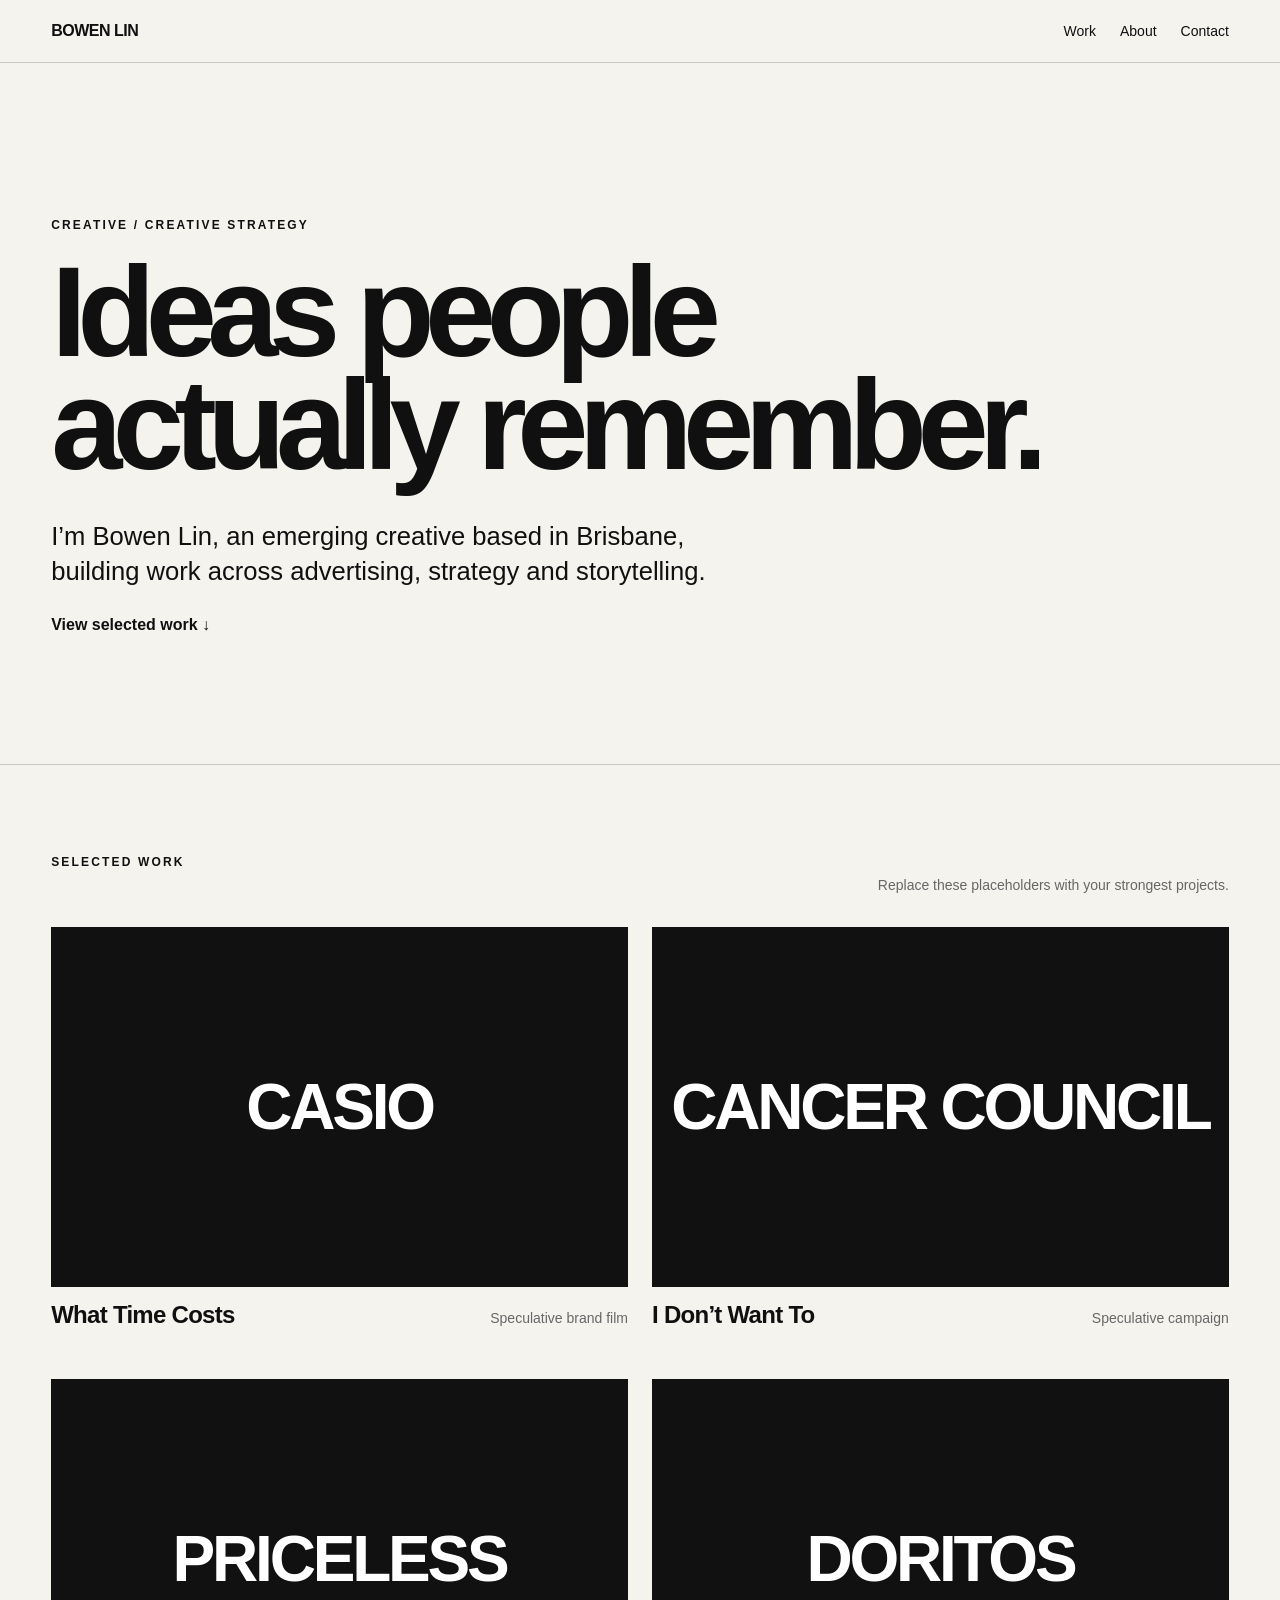
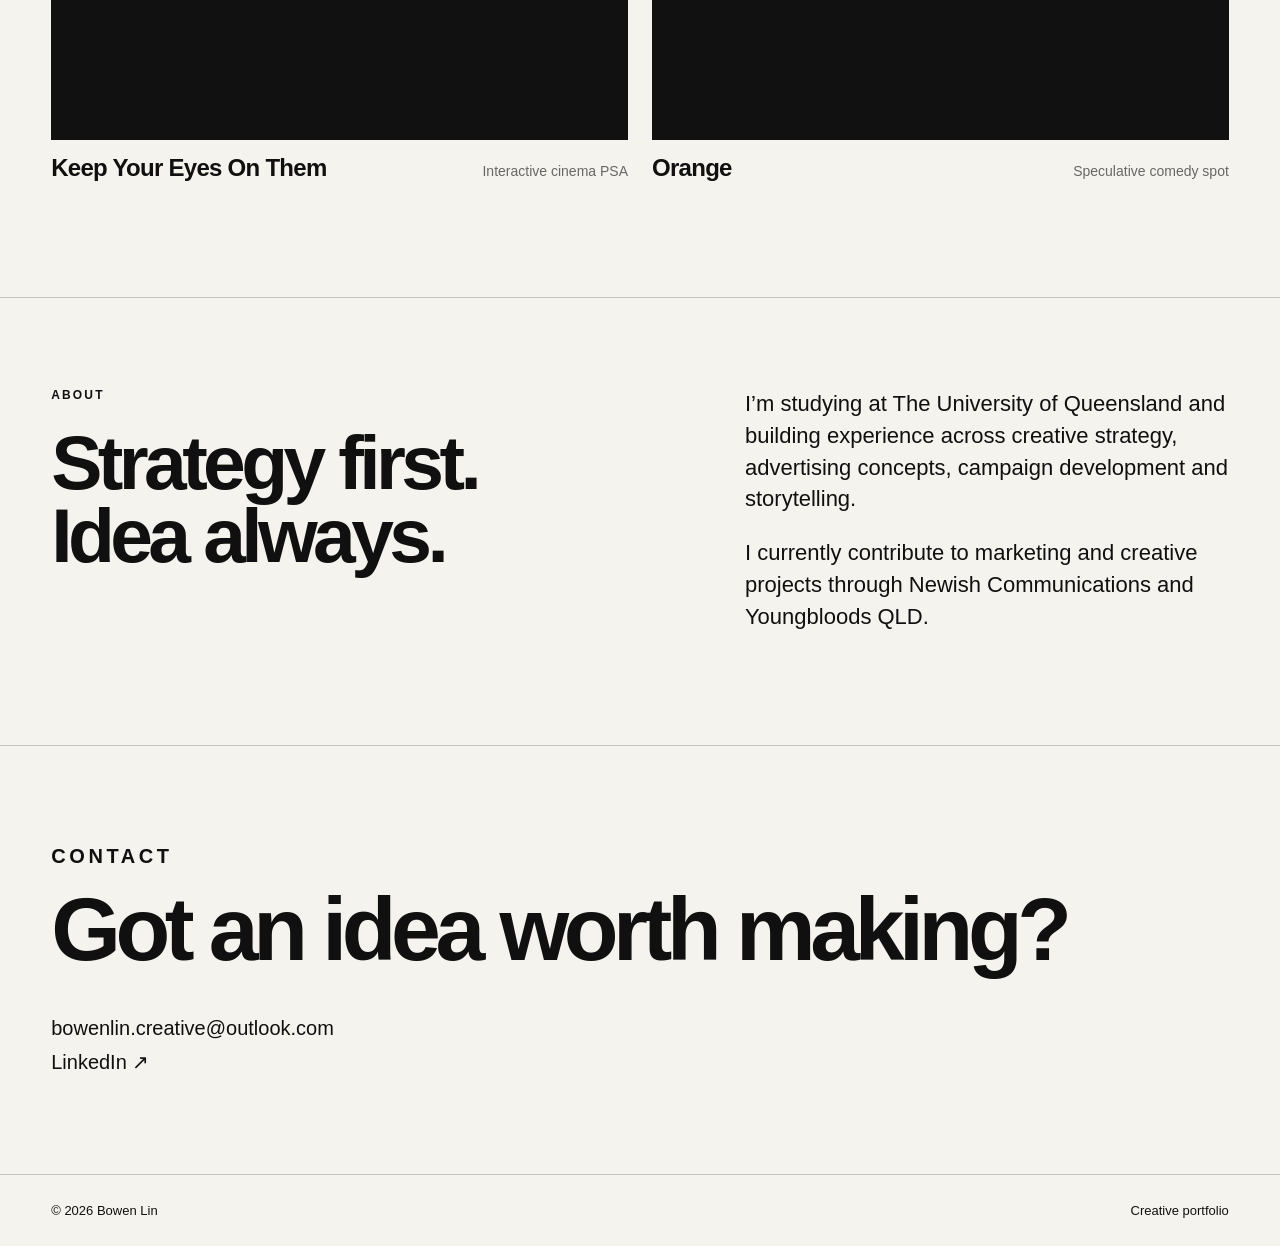
==== index.html @ 587a4f2b "Add files via upload" ====
<!doctype html>
<html lang="en">
<head>
  <meta charset="utf-8">
  <meta name="viewport" content="width=device-width, initial-scale=1">
  <title>Bowen Lin — Creative Portfolio</title>
  <meta name="description" content="Creative portfolio of Bowen Lin.">
  <link rel="stylesheet" href="style.css">
</head>
<body>
  <header class="nav">
    <a class="brand" href="#top">BOWEN LIN</a>
    <nav>
      <a href="#work">Work</a>
      <a href="#about">About</a>
      <a href="#contact">Contact</a>
    </nav>
  </header>

  <main id="top">
    <section class="hero">
      <p class="eyebrow">CREATIVE / CREATIVE STRATEGY</p>
      <h1>Ideas people<br>actually remember.</h1>
      <p class="intro">I’m Bowen Lin, an emerging creative based in Brisbane, building work across advertising, strategy and storytelling.</p>
      <a class="cta" href="#work">View selected work ↓</a>
    </section>

    <section id="work" class="section">
      <div class="section-head">
        <p class="eyebrow">SELECTED WORK</p>
        <p class="small">Replace these placeholders with your strongest projects.</p>
      </div>

      <div class="work-grid">
        <a class="project" href="#">
          <div class="thumb"><span>CASIO</span></div>
          <div class="project-meta">
            <h2>What Time Costs</h2>
            <p>Speculative brand film</p>
          </div>
        </a>

        <a class="project" href="#">
          <div class="thumb"><span>CANCER COUNCIL</span></div>
          <div class="project-meta">
            <h2>I Don’t Want To</h2>
            <p>Speculative campaign</p>
          </div>
        </a>

        <a class="project" href="#">
          <div class="thumb"><span>PRICELESS</span></div>
          <div class="project-meta">
            <h2>Keep Your Eyes On Them</h2>
            <p>Interactive cinema PSA</p>
          </div>
        </a>

        <a class="project" href="#">
          <div class="thumb"><span>DORITOS</span></div>
          <div class="project-meta">
            <h2>Orange</h2>
            <p>Speculative comedy spot</p>
          </div>
        </a>
      </div>
    </section>

    <section id="about" class="section split">
      <div>
        <p class="eyebrow">ABOUT</p>
        <h2 class="big">Strategy first.<br>Idea always.</h2>
      </div>
      <div class="body-copy">
        <p>I’m studying at The University of Queensland and building experience across creative strategy, advertising concepts, campaign development and storytelling.</p>
        <p>I currently contribute to marketing and creative projects through Newish Communications and Youngbloods QLD.</p>
      </div>
    </section>

    <section id="contact" class="section contact">
      <p class="eyebrow">CONTACT</p>
      <h2>Got an idea worth making?</h2>
      <p><a href="mailto:bowenlin.creative@outlook.com">bowenlin.creative@outlook.com</a></p>
      <p><a href="https://www.linkedin.com/in/bowen-lin-/" target="_blank" rel="noreferrer">LinkedIn ↗</a></p>
    </section>
  </main>

  <footer>
    <span>© <span id="year"></span> Bowen Lin</span>
    <span>Creative portfolio</span>
  </footer>

  <script src="script.js"></script>
</body>
</html>
---- style.css ----
*{box-sizing:border-box}html{scroll-behavior:smooth}body{margin:0;background:#f5f3ee;color:#101010;font-family:Arial,Helvetica,sans-serif}a{color:inherit;text-decoration:none}.nav{position:sticky;top:0;z-index:10;display:flex;justify-content:space-between;align-items:center;padding:22px 4vw;border-bottom:1px solid #c9c7c2;background:rgba(245,243,238,.94);backdrop-filter:blur(10px)}.brand{font-weight:800;letter-spacing:-.03em}.nav nav{display:flex;gap:24px;font-size:14px}.hero{min-height:78vh;display:flex;flex-direction:column;justify-content:center;padding:8vw 4vw 6vw;border-bottom:1px solid #c9c7c2}.eyebrow{font-size:12px;letter-spacing:.18em;font-weight:700;margin:0 0 24px}.hero h1{font-size:clamp(56px,10vw,150px);line-height:.88;letter-spacing:-.075em;margin:0;max-width:1200px}.intro{font-size:clamp(18px,2vw,28px);line-height:1.35;max-width:720px;margin:38px 0 28px}.cta{font-weight:700}.section{padding:7vw 4vw;border-bottom:1px solid #c9c7c2}.section-head{display:flex;justify-content:space-between;align-items:end;gap:20px;margin-bottom:34px}.small{font-size:14px;color:#676767;margin:0}.work-grid{display:grid;grid-template-columns:repeat(2,minmax(0,1fr));gap:24px}.project{display:block}.thumb{aspect-ratio:16/10;background:#111;color:#fff;display:flex;align-items:center;justify-content:center;font-size:clamp(28px,5vw,74px);font-weight:900;letter-spacing:-.05em;overflow:hidden;transition:transform .25s ease}.project:hover .thumb{transform:scale(.992)}.project-meta{display:flex;justify-content:space-between;align-items:baseline;gap:20px;padding:14px 0 26px}.project-meta h2{font-size:24px;margin:0;letter-spacing:-.03em}.project-meta p{font-size:14px;color:#676767;margin:0}.split{display:grid;grid-template-columns:1.1fr .9fr;gap:8vw}.big{font-size:clamp(42px,6vw,90px);line-height:.95;letter-spacing:-.06em;margin:0}.body-copy{font-size:22px;line-height:1.45;max-width:620px}.body-copy p:first-child{margin-top:0}.contact h2{font-size:clamp(44px,7vw,100px);letter-spacing:-.06em;margin:0 0 36px}.contact p{font-size:20px;margin:10px 0}footer{display:flex;justify-content:space-between;padding:28px 4vw;font-size:13px}@media(max-width:760px){.nav nav{gap:14px}.hero{min-height:68vh}.work-grid{grid-template-columns:1fr}.section-head,.project-meta,footer{align-items:flex-start;flex-direction:column}.split{grid-template-columns:1fr}.project-meta{gap:6px}}
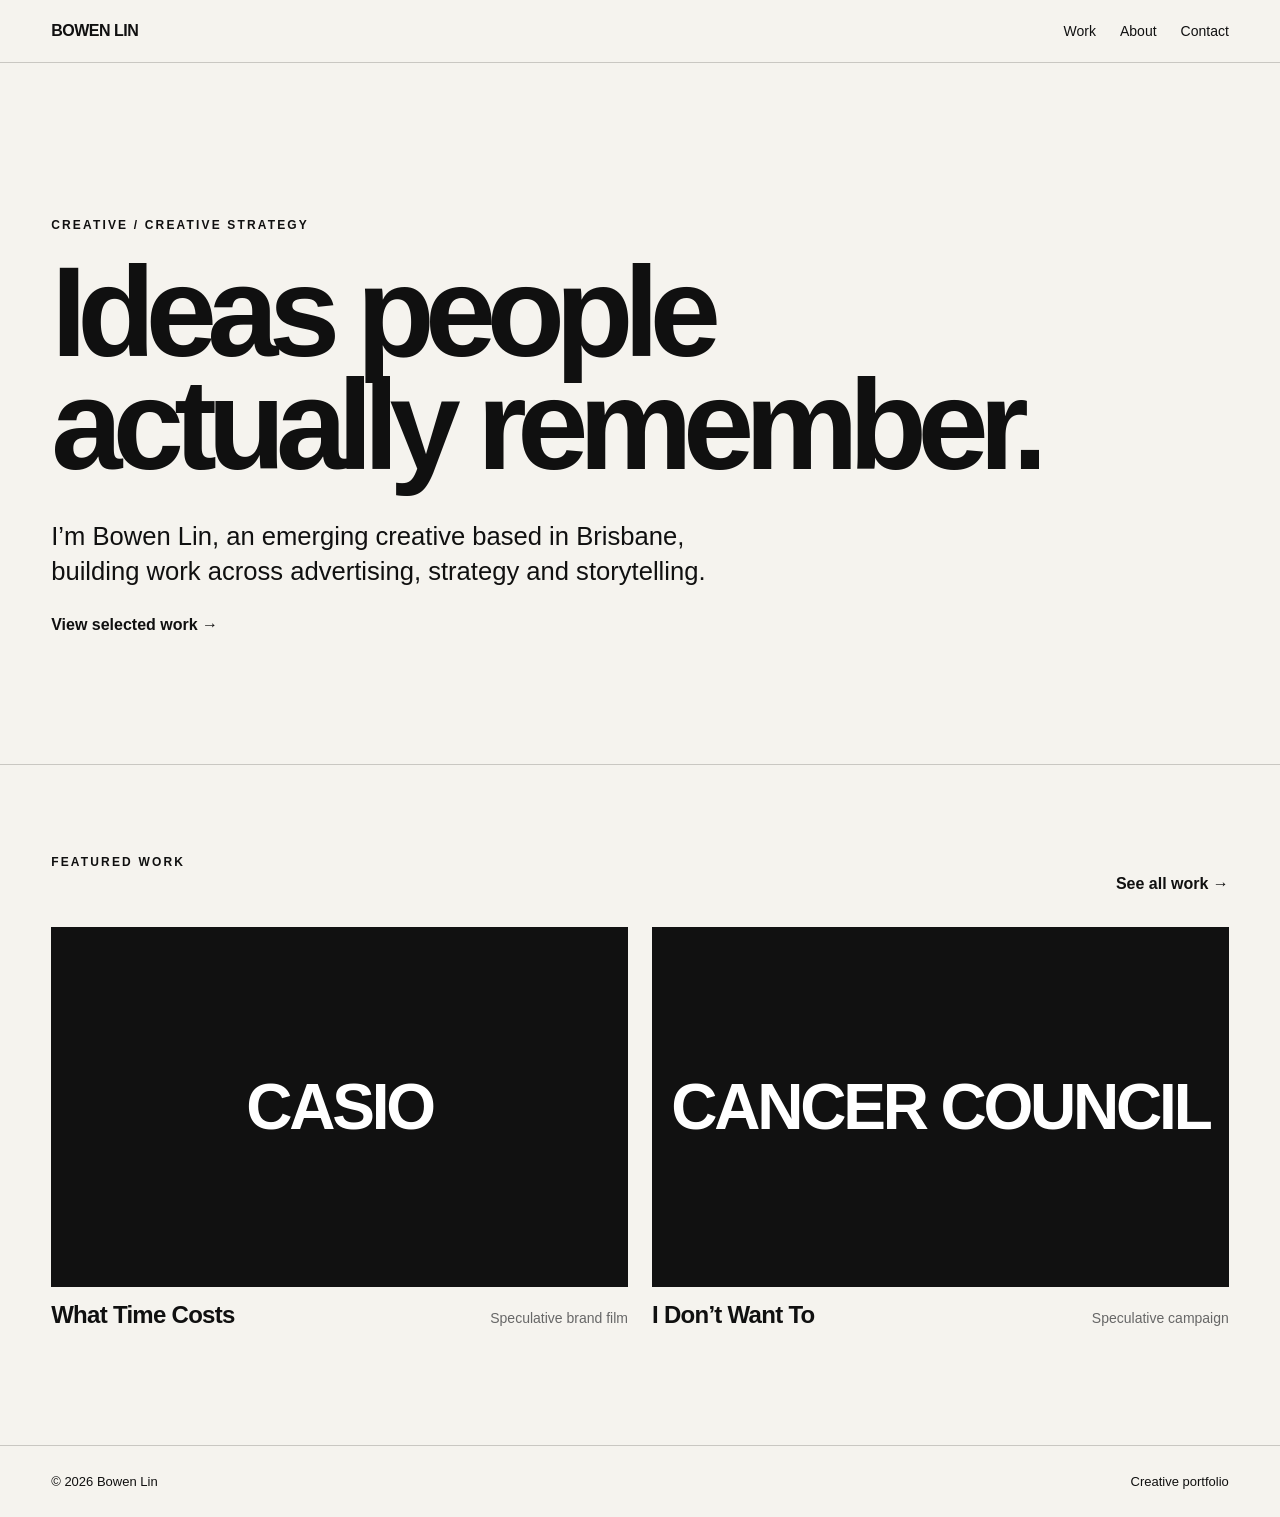
==== commit 6e80a3b5: "Add files via upload" ====
--- a/index.html
+++ b/index.html
@@ -1,95 +1,29 @@
 <!doctype html>
 <html lang="en">
 <head>
-  <meta charset="utf-8">
-  <meta name="viewport" content="width=device-width, initial-scale=1">
-  <title>Bowen Lin — Creative Portfolio</title>
-  <meta name="description" content="Creative portfolio of Bowen Lin.">
-  <link rel="stylesheet" href="style.css">
+<meta charset="utf-8">
+<meta name="viewport" content="width=device-width, initial-scale=1">
+<title>Bowen Lin — Creative Portfolio</title>
+<meta name="description" content="Creative portfolio of Bowen Lin.">
+<link rel="stylesheet" href="style.css">
 </head>
 <body>
-  <header class="nav">
-    <a class="brand" href="#top">BOWEN LIN</a>
-    <nav>
-      <a href="#work">Work</a>
-      <a href="#about">About</a>
-      <a href="#contact">Contact</a>
-    </nav>
-  </header>
-
-  <main id="top">
-    <section class="hero">
-      <p class="eyebrow">CREATIVE / CREATIVE STRATEGY</p>
-      <h1>Ideas people<br>actually remember.</h1>
-      <p class="intro">I’m Bowen Lin, an emerging creative based in Brisbane, building work across advertising, strategy and storytelling.</p>
-      <a class="cta" href="#work">View selected work ↓</a>
-    </section>
-
-    <section id="work" class="section">
-      <div class="section-head">
-        <p class="eyebrow">SELECTED WORK</p>
-        <p class="small">Replace these placeholders with your strongest projects.</p>
-      </div>
-
-      <div class="work-grid">
-        <a class="project" href="#">
-          <div class="thumb"><span>CASIO</span></div>
-          <div class="project-meta">
-            <h2>What Time Costs</h2>
-            <p>Speculative brand film</p>
-          </div>
-        </a>
-
-        <a class="project" href="#">
-          <div class="thumb"><span>CANCER COUNCIL</span></div>
-          <div class="project-meta">
-            <h2>I Don’t Want To</h2>
-            <p>Speculative campaign</p>
-          </div>
-        </a>
-
-        <a class="project" href="#">
-          <div class="thumb"><span>PRICELESS</span></div>
-          <div class="project-meta">
-            <h2>Keep Your Eyes On Them</h2>
-            <p>Interactive cinema PSA</p>
-          </div>
-        </a>
-
-        <a class="project" href="#">
-          <div class="thumb"><span>DORITOS</span></div>
-          <div class="project-meta">
-            <h2>Orange</h2>
-            <p>Speculative comedy spot</p>
-          </div>
-        </a>
-      </div>
-    </section>
-
-    <section id="about" class="section split">
-      <div>
-        <p class="eyebrow">ABOUT</p>
-        <h2 class="big">Strategy first.<br>Idea always.</h2>
-      </div>
-      <div class="body-copy">
-        <p>I’m studying at The University of Queensland and building experience across creative strategy, advertising concepts, campaign development and storytelling.</p>
-        <p>I currently contribute to marketing and creative projects through Newish Communications and Youngbloods QLD.</p>
-      </div>
-    </section>
-
-    <section id="contact" class="section contact">
-      <p class="eyebrow">CONTACT</p>
-      <h2>Got an idea worth making?</h2>
-      <p><a href="mailto:bowenlin.creative@outlook.com">bowenlin.creative@outlook.com</a></p>
-      <p><a href="https://www.linkedin.com/in/bowen-lin-/" target="_blank" rel="noreferrer">LinkedIn ↗</a></p>
-    </section>
-  </main>
-
-  <footer>
-    <span>© <span id="year"></span> Bowen Lin</span>
-    <span>Creative portfolio</span>
-  </footer>
-
-  <script src="script.js"></script>
+<header class="nav"><a class="brand" href="index.html">BOWEN LIN</a><nav><a href="work.html">Work</a><a href="about.html">About</a><a href="contact.html">Contact</a></nav></header>
+<main id="top">
+<section class="hero">
+<p class="eyebrow">CREATIVE / CREATIVE STRATEGY</p>
+<h1>Ideas people<br>actually remember.</h1>
+<p class="intro">I’m Bowen Lin, an emerging creative based in Brisbane, building work across advertising, strategy and storytelling.</p>
+<a class="cta" href="work.html">View selected work →</a>
+</section>
+<section class="section">
+<div class="featured-head"><p class="eyebrow">FEATURED WORK</p><a class="text-link" href="work.html">See all work →</a></div>
+<div class="work-grid">
+<a class="project" href="#"><div class="thumb"><span>CASIO</span></div><div class="project-meta"><h2>What Time Costs</h2><p>Speculative brand film</p></div></a>
+<a class="project" href="#"><div class="thumb"><span>CANCER COUNCIL</span></div><div class="project-meta"><h2>I Don’t Want To</h2><p>Speculative campaign</p></div></a>
+</div>
+</section>
+</main>
+<footer><span>© <span id="year"></span> Bowen Lin</span><span>Creative portfolio</span></footer><script src="script.js"></script>
 </body>
-</html>
+</html>
--- a/style.css
+++ b/style.css
@@ -1 +1,17 @@
-*{box-sizing:border-box}html{scroll-behavior:smooth}body{margin:0;background:#f5f3ee;color:#101010;font-family:Arial,Helvetica,sans-serif}a{color:inherit;text-decoration:none}.nav{position:sticky;top:0;z-index:10;display:flex;justify-content:space-between;align-items:center;padding:22px 4vw;border-bottom:1px solid #c9c7c2;background:rgba(245,243,238,.94);backdrop-filter:blur(10px)}.brand{font-weight:800;letter-spacing:-.03em}.nav nav{display:flex;gap:24px;font-size:14px}.hero{min-height:78vh;display:flex;flex-direction:column;justify-content:center;padding:8vw 4vw 6vw;border-bottom:1px solid #c9c7c2}.eyebrow{font-size:12px;letter-spacing:.18em;font-weight:700;margin:0 0 24px}.hero h1{font-size:clamp(56px,10vw,150px);line-height:.88;letter-spacing:-.075em;margin:0;max-width:1200px}.intro{font-size:clamp(18px,2vw,28px);line-height:1.35;max-width:720px;margin:38px 0 28px}.cta{font-weight:700}.section{padding:7vw 4vw;border-bottom:1px solid #c9c7c2}.section-head{display:flex;justify-content:space-between;align-items:end;gap:20px;margin-bottom:34px}.small{font-size:14px;color:#676767;margin:0}.work-grid{display:grid;grid-template-columns:repeat(2,minmax(0,1fr));gap:24px}.project{display:block}.thumb{aspect-ratio:16/10;background:#111;color:#fff;display:flex;align-items:center;justify-content:center;font-size:clamp(28px,5vw,74px);font-weight:900;letter-spacing:-.05em;overflow:hidden;transition:transform .25s ease}.project:hover .thumb{transform:scale(.992)}.project-meta{display:flex;justify-content:space-between;align-items:baseline;gap:20px;padding:14px 0 26px}.project-meta h2{font-size:24px;margin:0;letter-spacing:-.03em}.project-meta p{font-size:14px;color:#676767;margin:0}.split{display:grid;grid-template-columns:1.1fr .9fr;gap:8vw}.big{font-size:clamp(42px,6vw,90px);line-height:.95;letter-spacing:-.06em;margin:0}.body-copy{font-size:22px;line-height:1.45;max-width:620px}.body-copy p:first-child{margin-top:0}.contact h2{font-size:clamp(44px,7vw,100px);letter-spacing:-.06em;margin:0 0 36px}.contact p{font-size:20px;margin:10px 0}footer{display:flex;justify-content:space-between;padding:28px 4vw;font-size:13px}@media(max-width:760px){.nav nav{gap:14px}.hero{min-height:68vh}.work-grid{grid-template-columns:1fr}.section-head,.project-meta,footer{align-items:flex-start;flex-direction:column}.split{grid-template-columns:1fr}.project-meta{gap:6px}}+*{box-sizing:border-box}html{scroll-behavior:smooth}body{margin:0;background:#f5f3ee;color:#101010;font-family:Arial,Helvetica,sans-serif}a{color:inherit;text-decoration:none}.nav{position:sticky;top:0;z-index:10;display:flex;justify-content:space-between;align-items:center;padding:22px 4vw;border-bottom:1px solid #c9c7c2;background:rgba(245,243,238,.94);backdrop-filter:blur(10px)}.brand{font-weight:800;letter-spacing:-.03em}.nav nav{display:flex;gap:24px;font-size:14px}.hero{min-height:78vh;display:flex;flex-direction:column;justify-content:center;padding:8vw 4vw 6vw;border-bottom:1px solid #c9c7c2}.eyebrow{font-size:12px;letter-spacing:.18em;font-weight:700;margin:0 0 24px}.hero h1{font-size:clamp(56px,10vw,150px);line-height:.88;letter-spacing:-.075em;margin:0;max-width:1200px}.intro{font-size:clamp(18px,2vw,28px);line-height:1.35;max-width:720px;margin:38px 0 28px}.cta{font-weight:700}.section{padding:7vw 4vw;border-bottom:1px solid #c9c7c2}.section-head{display:flex;justify-content:space-between;align-items:end;gap:20px;margin-bottom:34px}.small{font-size:14px;color:#676767;margin:0}.work-grid{display:grid;grid-template-columns:repeat(2,minmax(0,1fr));gap:24px}.project{display:block}.thumb{aspect-ratio:16/10;background:#111;color:#fff;display:flex;align-items:center;justify-content:center;font-size:clamp(28px,5vw,74px);font-weight:900;letter-spacing:-.05em;overflow:hidden;transition:transform .25s ease}.project:hover .thumb{transform:scale(.992)}.project-meta{display:flex;justify-content:space-between;align-items:baseline;gap:20px;padding:14px 0 26px}.project-meta h2{font-size:24px;margin:0;letter-spacing:-.03em}.project-meta p{font-size:14px;color:#676767;margin:0}.split{display:grid;grid-template-columns:1.1fr .9fr;gap:8vw}.big{font-size:clamp(42px,6vw,90px);line-height:.95;letter-spacing:-.06em;margin:0}.body-copy{font-size:22px;line-height:1.45;max-width:620px}.body-copy p:first-child{margin-top:0}.contact h2{font-size:clamp(44px,7vw,100px);letter-spacing:-.06em;margin:0 0 36px}.contact p{font-size:20px;margin:10px 0}footer{display:flex;justify-content:space-between;padding:28px 4vw;font-size:13px}@media(max-width:760px){.nav nav{gap:14px}.hero{min-height:68vh}.work-grid{grid-template-columns:1fr}.section-head,.project-meta,footer{align-items:flex-start;flex-direction:column}.split{grid-template-columns:1fr}.project-meta{gap:6px}}
+.page-hero{padding:9vw 4vw 5vw;border-bottom:1px solid #c9c7c2}
+.page-hero h1{font-size:clamp(58px,9vw,138px);line-height:.9;letter-spacing:-.07em;margin:0}
+.featured-head{display:flex;justify-content:space-between;align-items:end;gap:20px;margin-bottom:34px}
+.text-link{font-weight:700}
+.nav a[aria-current="page"]{font-weight:700;text-decoration:underline;text-underline-offset:5px}
+.about-grid{display:grid;grid-template-columns:.8fr 1.2fr;gap:7vw;align-items:start}
+.about-photo{aspect-ratio:4/5;background:#ddd;display:flex;align-items:center;justify-content:center;color:#666;font-size:14px}
+.about-copy h2{font-size:clamp(42px,6vw,88px);line-height:.96;letter-spacing:-.055em;margin:0 0 30px}
+.about-copy p{font-size:20px;line-height:1.55;max-width:720px}
+.about-notes{margin-top:38px;display:grid;grid-template-columns:repeat(3,1fr);gap:16px}
+.note{border-top:1px solid #c9c7c2;padding-top:14px;font-size:14px;line-height:1.45}
+.contact-page{min-height:72vh;display:flex;flex-direction:column;justify-content:center}
+.contact-page h1{font-size:clamp(58px,9vw,138px);line-height:.9;letter-spacing:-.07em;margin:0 0 40px}
+.contact-links{font-size:clamp(22px,3vw,42px);line-height:1.4}
+.contact-links a{display:block;width:max-content;border-bottom:1px solid currentColor}
+@media(max-width:760px){.about-grid{grid-template-columns:1fr}.about-notes{grid-template-columns:1fr}.featured-head{align-items:flex-start;flex-direction:column}}
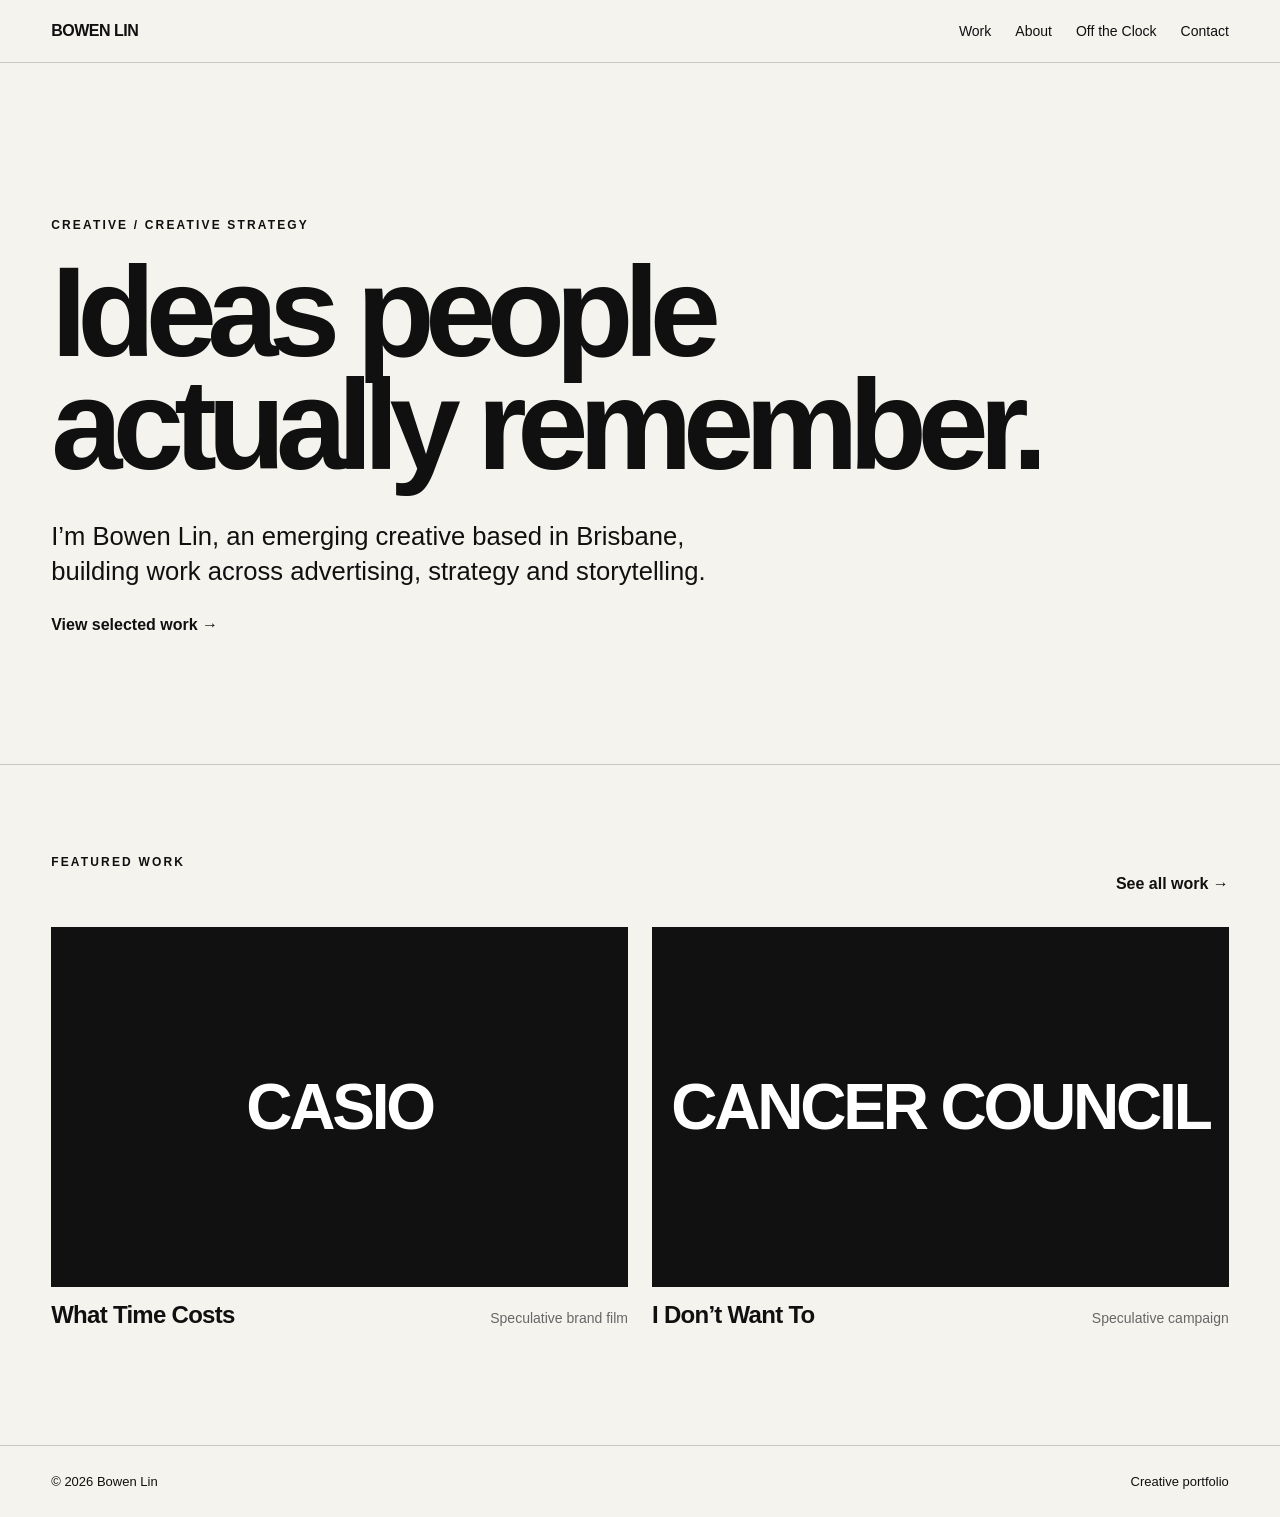
==== commit 340fdc45: "Add files via upload" ====
--- a/index.html
+++ b/index.html
@@ -8,7 +8,7 @@
 <link rel="stylesheet" href="style.css">
 </head>
 <body>
-<header class="nav"><a class="brand" href="index.html">BOWEN LIN</a><nav><a href="work.html">Work</a><a href="about.html">About</a><a href="contact.html">Contact</a></nav></header>
+<header class="nav"><a class="brand" href="index.html">BOWEN LIN</a><nav><a href="work.html">Work</a><a href="about.html">About</a><a href="off-the-clock.html">Off the Clock</a><a href="contact.html">Contact</a></nav></header>
 <main id="top">
 <section class="hero">
 <p class="eyebrow">CREATIVE / CREATIVE STRATEGY</p>
--- a/style.css
+++ b/style.css
@@ -15,3 +15,65 @@
 .contact-links{font-size:clamp(22px,3vw,42px);line-height:1.4}
 .contact-links a{display:block;width:max-content;border-bottom:1px solid currentColor}
 @media(max-width:760px){.about-grid{grid-template-columns:1fr}.about-notes{grid-template-columns:1fr}.featured-head{align-items:flex-start;flex-direction:column}}
+
+
+/* Off the Clock: personal page, intentionally separate from the work gallery. */
+.offclock-page{overflow:hidden}
+.offclock-hero{min-height:72vh;padding:clamp(74px,9vw,150px) 4vw 8vw;display:grid;grid-template-columns:minmax(0,1fr) 260px;align-items:end;gap:5vw;border-bottom:1px solid #c9c7c2}
+.offclock-hero h1{font-size:clamp(68px,11.5vw,175px);line-height:.82;letter-spacing:-.09em;margin:0;max-width:1150px}
+.offclock-hero h1 span{display:inline-block;margin-top:.08em}
+.offclock-intro{font-size:clamp(20px,2.4vw,31px);line-height:1.3;max-width:610px;margin:42px 0 0;letter-spacing:-.025em}
+.offclock-side-note{transform:rotate(4deg);border:1.5px solid #171717;min-height:236px;max-width:260px;padding:22px 21px;display:flex;flex-direction:column;justify-content:space-between;background:#edebe4;box-shadow:7px 9px 0 rgba(30,30,30,.075)}
+.offclock-side-note p{font-size:clamp(18px,2vw,23px);font-weight:700;letter-spacing:-.04em;line-height:1.13;margin:4px 0 16px}
+.offclock-side-note .offclock-side-small{font-size:13px;font-weight:400;letter-spacing:0;margin:16px 0 0}
+.offclock-mini-rule{display:block;border-top:1px solid #666;width:100%}
+.offclock-doodle{font-size:42px;line-height:1;align-self:flex-end}
+.offclock-feature{display:grid;grid-template-columns:minmax(0,.82fr) minmax(0,1.18fr);gap:clamp(30px,7vw,130px);padding:clamp(80px,9vw,145px) 4vw;align-items:center;border-bottom:1px solid #c9c7c2}
+.offclock-feature-copy{max-width:580px}
+.offclock-feature-copy h2{font-size:clamp(42px,5.9vw,90px);line-height:.96;letter-spacing:-.069em;margin:0 0 35px}
+.offclock-feature-copy p:not(.eyebrow){font-size:clamp(18px,1.7vw,24px);line-height:1.47;margin:0 0 22px;max-width:520px}
+.offclock-feature-copy .offclock-detail{color:#666;font-size:16px!important;max-width:390px!important}
+.offclock-feature-art{min-width:0}
+.offclock-art-caption{font-size:13px;color:#777;margin:12px 0 0}
+.tennis-illustration{aspect-ratio:1.3;background:#2f6952;position:relative;isolation:isolate;overflow:hidden;border-radius:2px}
+.tennis-court{position:absolute;inset:14% 13%;transform:rotate(-10deg);filter:drop-shadow(0 8px 1px rgba(0,0,0,.12))}
+.court-outer{position:absolute;inset:0;border:3px solid rgba(248,247,232,.92)}
+.court-outer:before,.court-outer:after{content:"";position:absolute;top:0;bottom:0;width:3px;background:rgba(248,247,232,.92)}
+.court-outer:before{left:11%}.court-outer:after{right:11%}
+.court-net{position:absolute;top:50%;left:-2%;width:104%;border-top:3px solid #f8f7e8;transform:translateY(-50%)}
+.court-centre{position:absolute;top:23%;bottom:23%;left:50%;border-left:3px solid rgba(248,247,232,.92)}
+.court-service{position:absolute;left:11%;right:11%;border-top:3px solid rgba(248,247,232,.92)}
+.court-service-left{top:23%}.court-service-right{top:77%}
+.tennis-ball{width:clamp(54px,9vw,128px);aspect-ratio:1;position:absolute;top:15%;right:12%;background:#d8ed64;border-radius:50%;box-shadow:12px 13px 0 rgba(0,0,0,.14);transform:rotate(24deg);overflow:hidden}
+.tennis-ball:before,.tennis-ball:after{content:"";position:absolute;border:2px solid #fff;border-radius:50%;width:84%;height:145%;top:-22%}
+.tennis-ball:before{left:-67%}.tennis-ball:after{right:-67%}
+.tennis-corner-note{position:absolute;bottom:24px;left:24px;font-weight:700;letter-spacing:.15em;color:#e8e9d9;font-size:clamp(10px,1vw,13px)}
+.offclock-feature-reverse .offclock-feature-copy{grid-column:2;grid-row:1}
+.offclock-feature-reverse .offclock-feature-art{grid-column:1;grid-row:1}
+.art-illustration{position:relative;aspect-ratio:1.3;background:#d9d4cc;overflow:hidden;border-radius:2px}
+.art-paper{position:absolute;background:#f5f3ee;border:1px solid #c1bdb4;box-shadow:9px 14px 0 rgba(0,0,0,.12);display:flex;flex-direction:column}
+.art-paper-back{inset:13% 24% 15% 14%;transform:rotate(-13deg);padding:26px;gap:8px;font-weight:800;font-size:clamp(17px,2.6vw,38px);letter-spacing:-.07em;line-height:1}
+.art-paper-front{inset:15% 13% 14% 28%;transform:rotate(9deg);align-items:center;justify-content:space-between;padding:12% 8% 6%}
+.art-squiggle{width:100%;max-width:270px;stroke:#151515}
+.art-paper-front span{font-size:clamp(13px,1.6vw,23px);font-weight:800;letter-spacing:-.04em;white-space:nowrap}
+.art-dot{position:absolute;right:9%;top:8%;height:clamp(26px,4vw,54px);aspect-ratio:1;border-radius:50%;background:#cfdd76}
+.offclock-outro{padding:clamp(90px,11vw,180px) 4vw;min-height:55vh;display:flex;flex-direction:column;justify-content:center;align-items:flex-start}
+.offclock-outro h2{font-size:clamp(60px,9vw,145px);line-height:.88;letter-spacing:-.075em;margin:0 0 40px}
+.offclock-link{font-size:18px;font-weight:700;border-bottom:1px solid currentColor;padding:0 0 7px;transition:gap .2s}
+.offclock-link span{margin-left:8px}
+.offclock-link:hover{color:#40624c}
+@media(max-width:900px){.offclock-hero{grid-template-columns:minmax(0,1fr) 200px}.offclock-side-note{min-height:190px;padding:17px}.offclock-feature{gap:5vw}}
+@media(max-width:760px){
+  .nav{flex-wrap:wrap;gap:13px;padding:16px 4vw 15px}
+  .nav nav{width:100%;flex-wrap:wrap;gap:10px 20px;font-size:13px}
+  .offclock-hero{grid-template-columns:1fr;min-height:unset;padding:85px 4vw 74px;gap:34px}
+  .offclock-hero h1{font-size:clamp(66px,16vw,110px)}
+  .offclock-intro{margin-top:32px}
+  .offclock-side-note{max-width:285px;min-height:160px;transform:rotate(2deg);margin:0 0 0 auto}
+  .offclock-feature,.offclock-feature-reverse{grid-template-columns:1fr;gap:25px;padding:70px 4vw}
+  .offclock-feature-reverse .offclock-feature-copy,.offclock-feature-reverse .offclock-feature-art{grid-column:1;grid-row:auto}
+  .offclock-feature-copy h2{margin-bottom:24px}
+  .offclock-feature-copy p:not(.eyebrow){font-size:19px}
+  .offclock-outro{min-height:50vh}
+}
+@media(prefers-reduced-motion:reduce){html{scroll-behavior:auto}.offclock-link{transition:none}}
